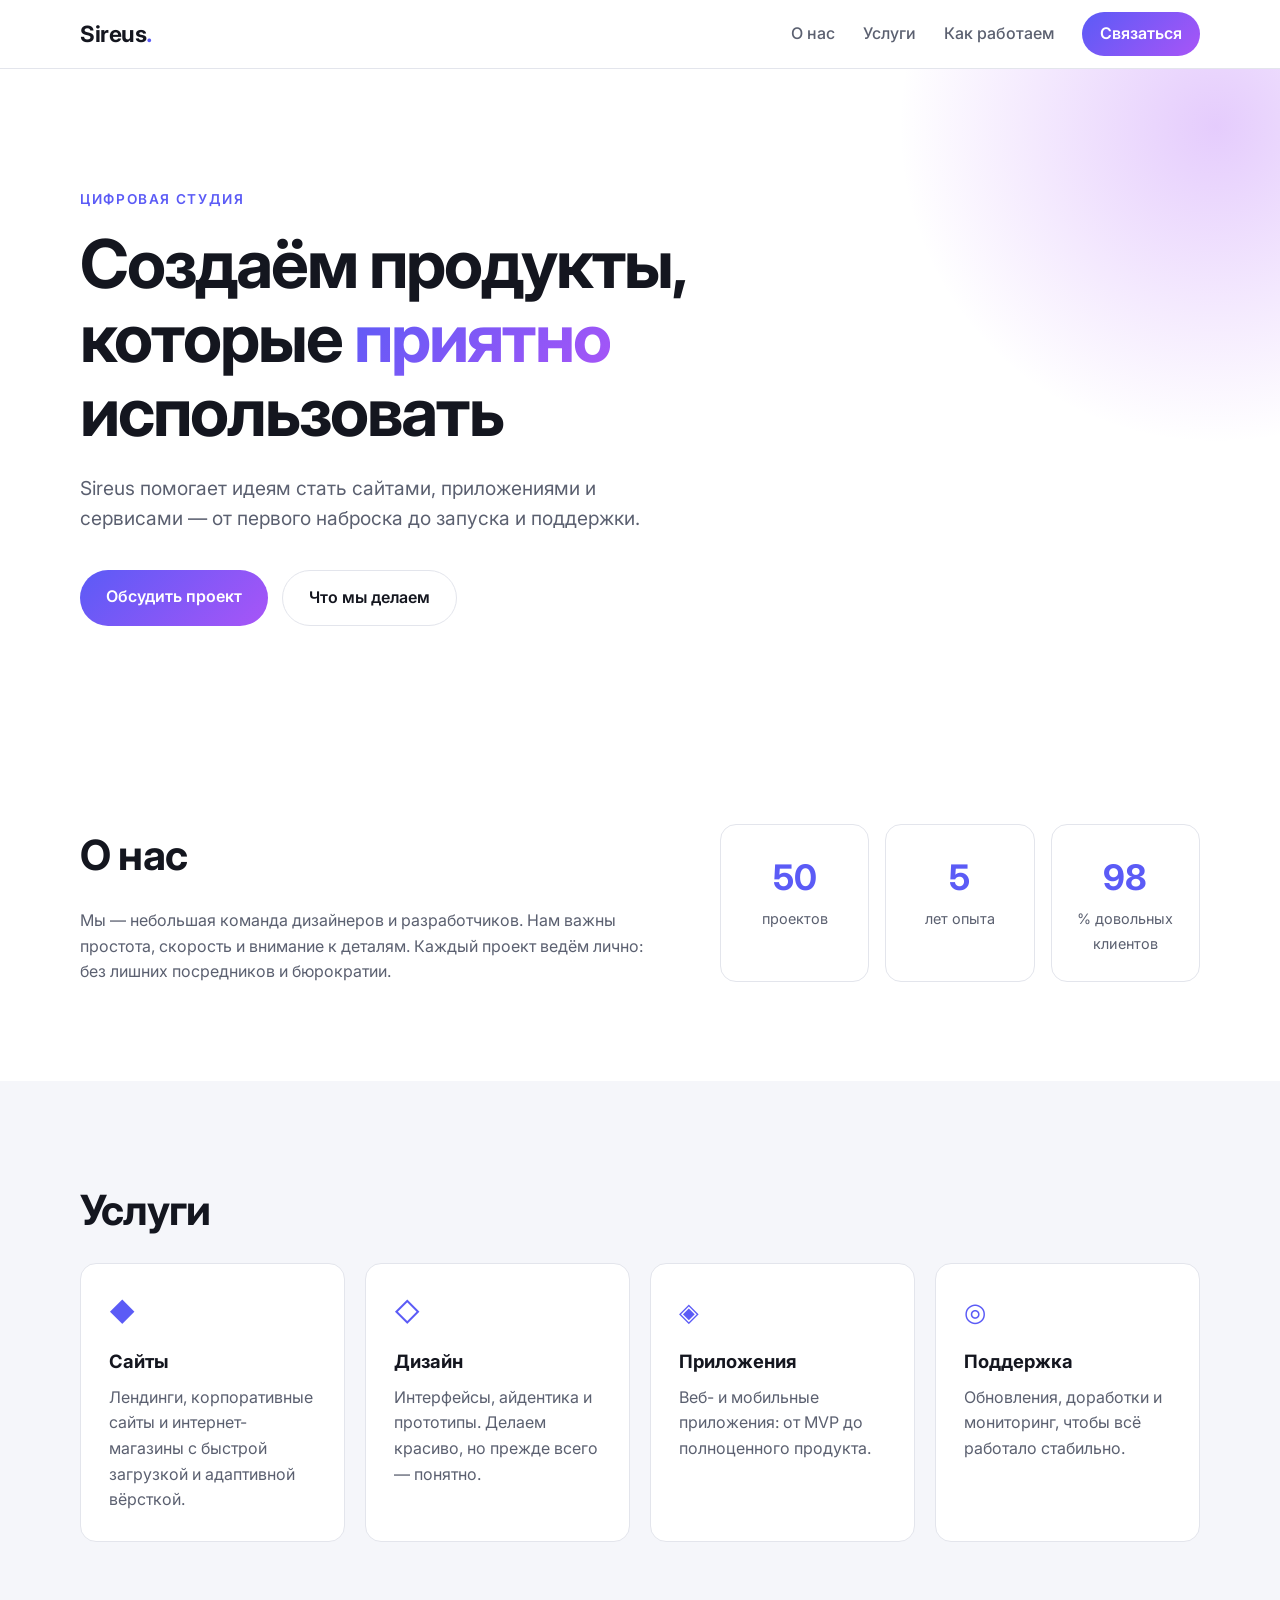
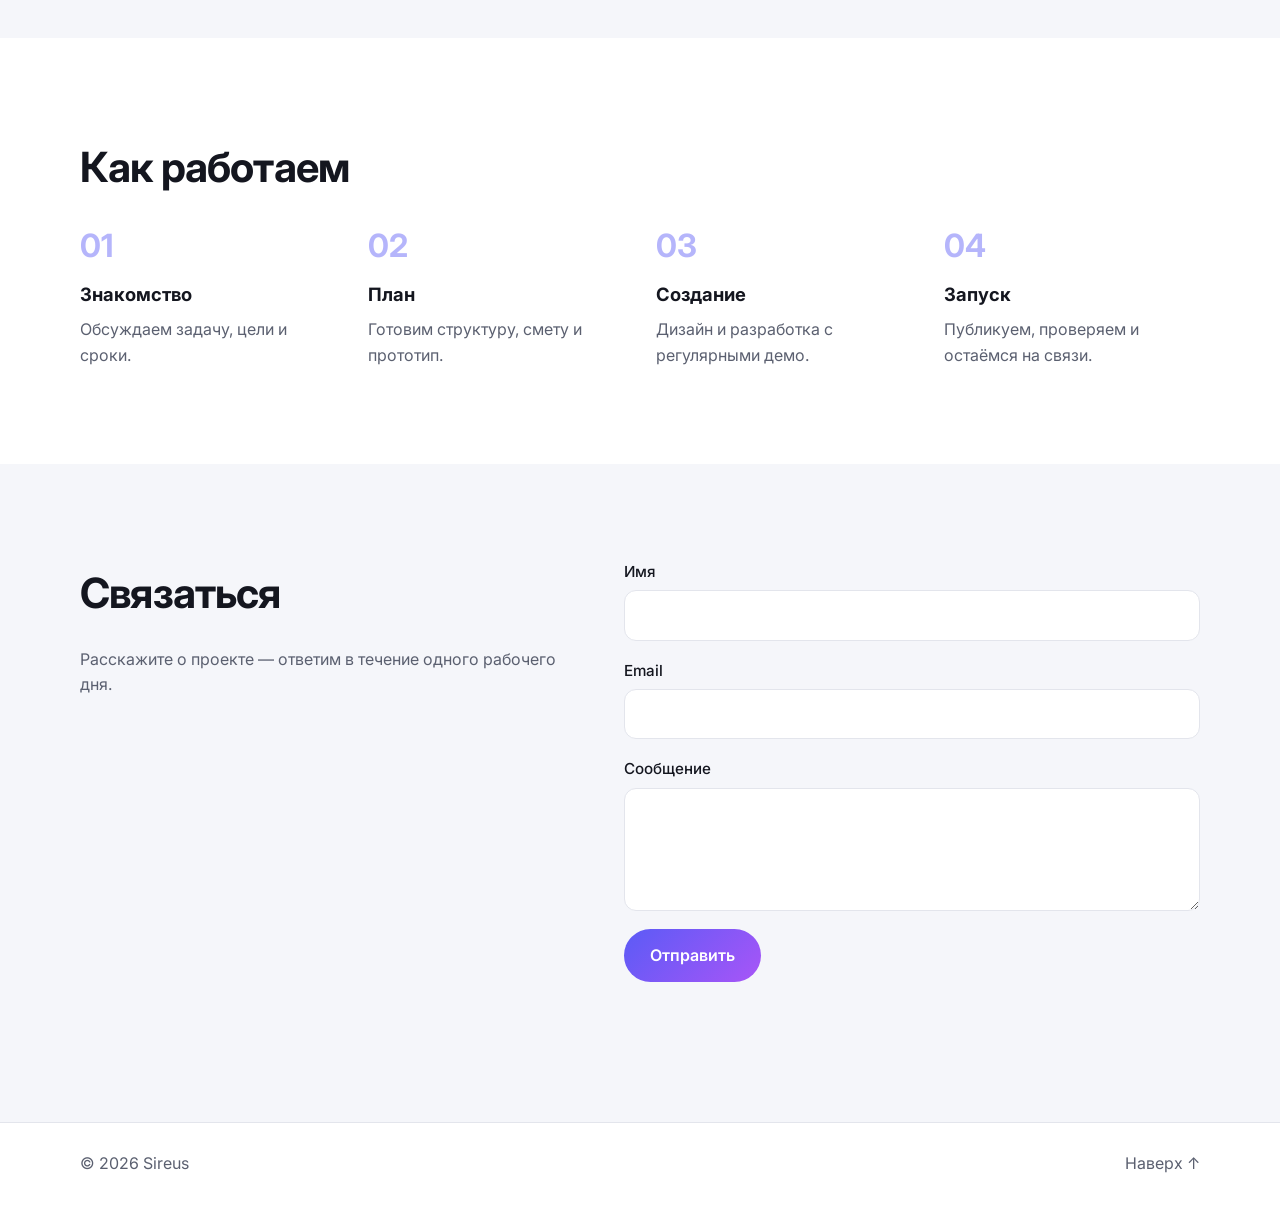
==== index.html @ 9afe75ff "Add Sireus landing page Single-page static site (HTML/CSS/JS): hero, about with animated counters, s" ====
<!doctype html>
<html lang="ru">
<head>
  <meta charset="utf-8">
  <meta name="viewport" content="width=device-width, initial-scale=1">
  <title>Sireus</title>
  <meta name="description" content="Sireus — создаём цифровые продукты, которые приятно использовать.">
  <link rel="preconnect" href="https://fonts.googleapis.com">
  <link rel="preconnect" href="https://fonts.gstatic.com" crossorigin>
  <link href="https://fonts.googleapis.com/css2?family=Inter:wght@400;500;600;700&display=swap" rel="stylesheet">
  <link rel="stylesheet" href="styles.css">
</head>
<body>
  <header class="header">
    <div class="container header__inner">
      <a href="#top" class="logo">Sireus<span>.</span></a>
      <button class="nav-toggle" aria-label="Открыть меню" aria-expanded="false">
        <span></span><span></span><span></span>
      </button>
      <nav class="nav">
        <a href="#about">О нас</a>
        <a href="#services">Услуги</a>
        <a href="#work">Как работаем</a>
        <a href="#contact" class="btn btn--small">Связаться</a>
      </nav>
    </div>
  </header>

  <main id="top">
    <section class="hero">
      <div class="container hero__inner">
        <p class="eyebrow">Цифровая студия</p>
        <h1>Создаём продукты,<br>которые <span class="accent">приятно</span> использовать</h1>
        <p class="lead">Sireus помогает идеям стать сайтами, приложениями и сервисами — от первого наброска до запуска и поддержки.</p>
        <div class="hero__actions">
          <a href="#contact" class="btn">Обсудить проект</a>
          <a href="#services" class="btn btn--ghost">Что мы делаем</a>
        </div>
      </div>
    </section>

    <section id="about" class="section">
      <div class="container about">
        <div>
          <h2>О нас</h2>
          <p>Мы — небольшая команда дизайнеров и разработчиков. Нам важны простота, скорость и внимание к деталям. Каждый проект ведём лично: без лишних посредников и бюрократии.</p>
        </div>
        <ul class="stats">
          <li><strong data-count="50">0</strong><span>проектов</span></li>
          <li><strong data-count="5">0</strong><span>лет опыта</span></li>
          <li><strong data-count="98">0</strong><span>% довольных клиентов</span></li>
        </ul>
      </div>
    </section>

    <section id="services" class="section section--alt">
      <div class="container">
        <h2>Услуги</h2>
        <div class="cards">
          <article class="card">
            <div class="card__icon">◆</div>
            <h3>Сайты</h3>
            <p>Лендинги, корпоративные сайты и интернет-магазины с быстрой загрузкой и адаптивной вёрсткой.</p>
          </article>
          <article class="card">
            <div class="card__icon">◇</div>
            <h3>Дизайн</h3>
            <p>Интерфейсы, айдентика и прототипы. Делаем красиво, но прежде всего — понятно.</p>
          </article>
          <article class="card">
            <div class="card__icon">◈</div>
            <h3>Приложения</h3>
            <p>Веб- и мобильные приложения: от MVP до полноценного продукта.</p>
          </article>
          <article class="card">
            <div class="card__icon">◎</div>
            <h3>Поддержка</h3>
            <p>Обновления, доработки и мониторинг, чтобы всё работало стабильно.</p>
          </article>
        </div>
      </div>
    </section>

    <section id="work" class="section">
      <div class="container">
        <h2>Как работаем</h2>
        <ol class="steps">
          <li><span>01</span><h3>Знакомство</h3><p>Обсуждаем задачу, цели и сроки.</p></li>
          <li><span>02</span><h3>План</h3><p>Готовим структуру, смету и прототип.</p></li>
          <li><span>03</span><h3>Создание</h3><p>Дизайн и разработка с регулярными демо.</p></li>
          <li><span>04</span><h3>Запуск</h3><p>Публикуем, проверяем и остаёмся на связи.</p></li>
        </ol>
      </div>
    </section>

    <section id="contact" class="section section--alt">
      <div class="container contact">
        <div>
          <h2>Связаться</h2>
          <p>Расскажите о проекте — ответим в течение одного рабочего дня.</p>
        </div>
        <form class="form" novalidate>
          <label>Имя
            <input type="text" name="name" required>
          </label>
          <label>Email
            <input type="email" name="email" required>
          </label>
          <label>Сообщение
            <textarea name="message" rows="4" required></textarea>
          </label>
          <button type="submit" class="btn">Отправить</button>
          <p class="form__status" role="status"></p>
        </form>
      </div>
    </section>
  </main>

  <footer class="footer">
    <div class="container footer__inner">
      <span>© <span id="year"></span> Sireus</span>
      <a href="#top">Наверх ↑</a>
    </div>
  </footer>

  <script src="script.js"></script>
</body>
</html>
---- styles.css ----
:root {
  --bg: #ffffff;
  --bg-alt: #f5f6fa;
  --text: #14161f;
  --muted: #5b6070;
  --accent: #5b5bf6;
  --accent-2: #a855f7;
  --border: #e3e5ec;
  --radius: 16px;
}

@media (prefers-color-scheme: dark) {
  :root {
    --bg: #0e1016;
    --bg-alt: #151822;
    --text: #eef0f6;
    --muted: #9aa0b2;
    --border: #262a37;
  }
}

* { box-sizing: border-box; margin: 0; padding: 0; }

html { scroll-behavior: smooth; }

body {
  font-family: "Inter", system-ui, sans-serif;
  background: var(--bg);
  color: var(--text);
  line-height: 1.6;
}

a { color: inherit; text-decoration: none; }

.container { width: min(1120px, 100% - 32px); margin-inline: auto; }

/* Header */
.header {
  position: sticky; top: 0; z-index: 10;
  background: color-mix(in srgb, var(--bg) 85%, transparent);
  backdrop-filter: blur(12px);
  border-bottom: 1px solid var(--border);
}
.header__inner { display: flex; align-items: center; justify-content: space-between; height: 68px; }
.logo { font-weight: 700; font-size: 1.4rem; letter-spacing: -0.02em; }
.logo span { color: var(--accent); }
.nav { display: flex; align-items: center; gap: 28px; }
.nav a:not(.btn) { color: var(--muted); font-weight: 500; transition: color .2s; }
.nav a:not(.btn):hover { color: var(--text); }

.nav-toggle { display: none; background: none; border: 0; cursor: pointer; padding: 8px; }
.nav-toggle span { display: block; width: 22px; height: 2px; margin: 5px 0; background: var(--text); transition: .3s; }

/* Buttons */
.btn {
  display: inline-block;
  padding: 14px 26px;
  border-radius: 999px;
  border: 0;
  background: linear-gradient(135deg, var(--accent), var(--accent-2));
  color: #fff;
  font: inherit; font-weight: 600;
  cursor: pointer;
  transition: transform .2s, box-shadow .2s;
}
.btn:hover { transform: translateY(-2px); box-shadow: 0 10px 24px -8px var(--accent); }
.btn--small { padding: 9px 18px; }
.btn--ghost { background: transparent; color: var(--text); border: 1px solid var(--border); }
.btn--ghost:hover { box-shadow: none; border-color: var(--accent); }

/* Hero */
.hero { padding: 120px 0 100px; position: relative; overflow: hidden; }
.hero::before {
  content: ""; position: absolute; inset: -40% -20% auto auto;
  width: 640px; height: 640px; border-radius: 50%;
  background: radial-gradient(circle, color-mix(in srgb, var(--accent-2) 30%, transparent), transparent 70%);
  z-index: -1;
}
.eyebrow { color: var(--accent); font-weight: 600; text-transform: uppercase; letter-spacing: .12em; font-size: .85rem; margin-bottom: 16px; }
h1 { font-size: clamp(2.2rem, 6vw, 4.2rem); line-height: 1.1; letter-spacing: -0.03em; max-width: 18ch; }
.accent {
  background: linear-gradient(135deg, var(--accent), var(--accent-2));
  -webkit-background-clip: text; background-clip: text; color: transparent;
}
.lead { font-size: 1.2rem; color: var(--muted); max-width: 560px; margin: 24px 0 36px; }
.hero__actions { display: flex; flex-wrap: wrap; gap: 14px; }

/* Sections */
.section { padding: 96px 0; }
.section--alt { background: var(--bg-alt); }
h2 { font-size: clamp(1.8rem, 4vw, 2.6rem); letter-spacing: -0.02em; margin-bottom: 20px; }
h3 { font-size: 1.15rem; margin-bottom: 8px; }
.section p { color: var(--muted); }

/* About */
.about { display: grid; grid-template-columns: 1.2fr 1fr; gap: 64px; align-items: center; }
.stats { list-style: none; display: grid; grid-template-columns: repeat(3, 1fr); gap: 16px; }
.stats li { padding: 24px 16px; border: 1px solid var(--border); border-radius: var(--radius); text-align: center; }
.stats strong { display: block; font-size: 2.2rem; color: var(--accent); }
.stats span { color: var(--muted); font-size: .9rem; }

/* Cards */
.cards { display: grid; grid-template-columns: repeat(auto-fit, minmax(240px, 1fr)); gap: 20px; margin-top: 12px; }
.card {
  background: var(--bg); padding: 28px; border-radius: var(--radius);
  border: 1px solid var(--border); transition: transform .25s, border-color .25s;
}
.card:hover { transform: translateY(-4px); border-color: var(--accent); }
.card__icon { font-size: 1.6rem; color: var(--accent); margin-bottom: 14px; }

/* Steps */
.steps { list-style: none; display: grid; grid-template-columns: repeat(auto-fit, minmax(220px, 1fr)); gap: 32px; margin-top: 12px; }
.steps span { display: block; font-weight: 700; font-size: 2rem; color: color-mix(in srgb, var(--accent) 45%, transparent); margin-bottom: 8px; }

/* Contact */
.contact { display: grid; grid-template-columns: 1fr 1.2fr; gap: 64px; }
.form { display: grid; gap: 18px; }
.form label { display: grid; gap: 6px; font-weight: 500; font-size: .95rem; }
.form input, .form textarea {
  font: inherit; color: var(--text); background: var(--bg);
  border: 1px solid var(--border); border-radius: 12px; padding: 12px 14px;
  transition: border-color .2s;
}
.form input:focus, .form textarea:focus { outline: none; border-color: var(--accent); }
.form .invalid { border-color: #e5484d; }
.form .btn { justify-self: start; }
.form__status { min-height: 1.6em; font-weight: 500; }

/* Footer */
.footer { border-top: 1px solid var(--border); padding: 28px 0; color: var(--muted); }
.footer__inner { display: flex; justify-content: space-between; }

/* Reveal animation */
.reveal { opacity: 0; transform: translateY(24px); transition: opacity .7s, transform .7s; }
.reveal.visible { opacity: 1; transform: none; }

@media (prefers-reduced-motion: reduce) {
  html { scroll-behavior: auto; }
  .reveal { opacity: 1; transform: none; transition: none; }
}

/* Mobile */
@media (max-width: 800px) {
  .nav-toggle { display: block; }
  .nav {
    position: absolute; top: 68px; left: 0; right: 0;
    flex-direction: column; gap: 18px; padding: 24px;
    background: var(--bg); border-bottom: 1px solid var(--border);
    display: none;
  }
  .nav.open { display: flex; }
  .about, .contact { grid-template-columns: 1fr; gap: 36px; }
  .hero { padding: 80px 0 70px; }
  .section { padding: 72px 0; }
}
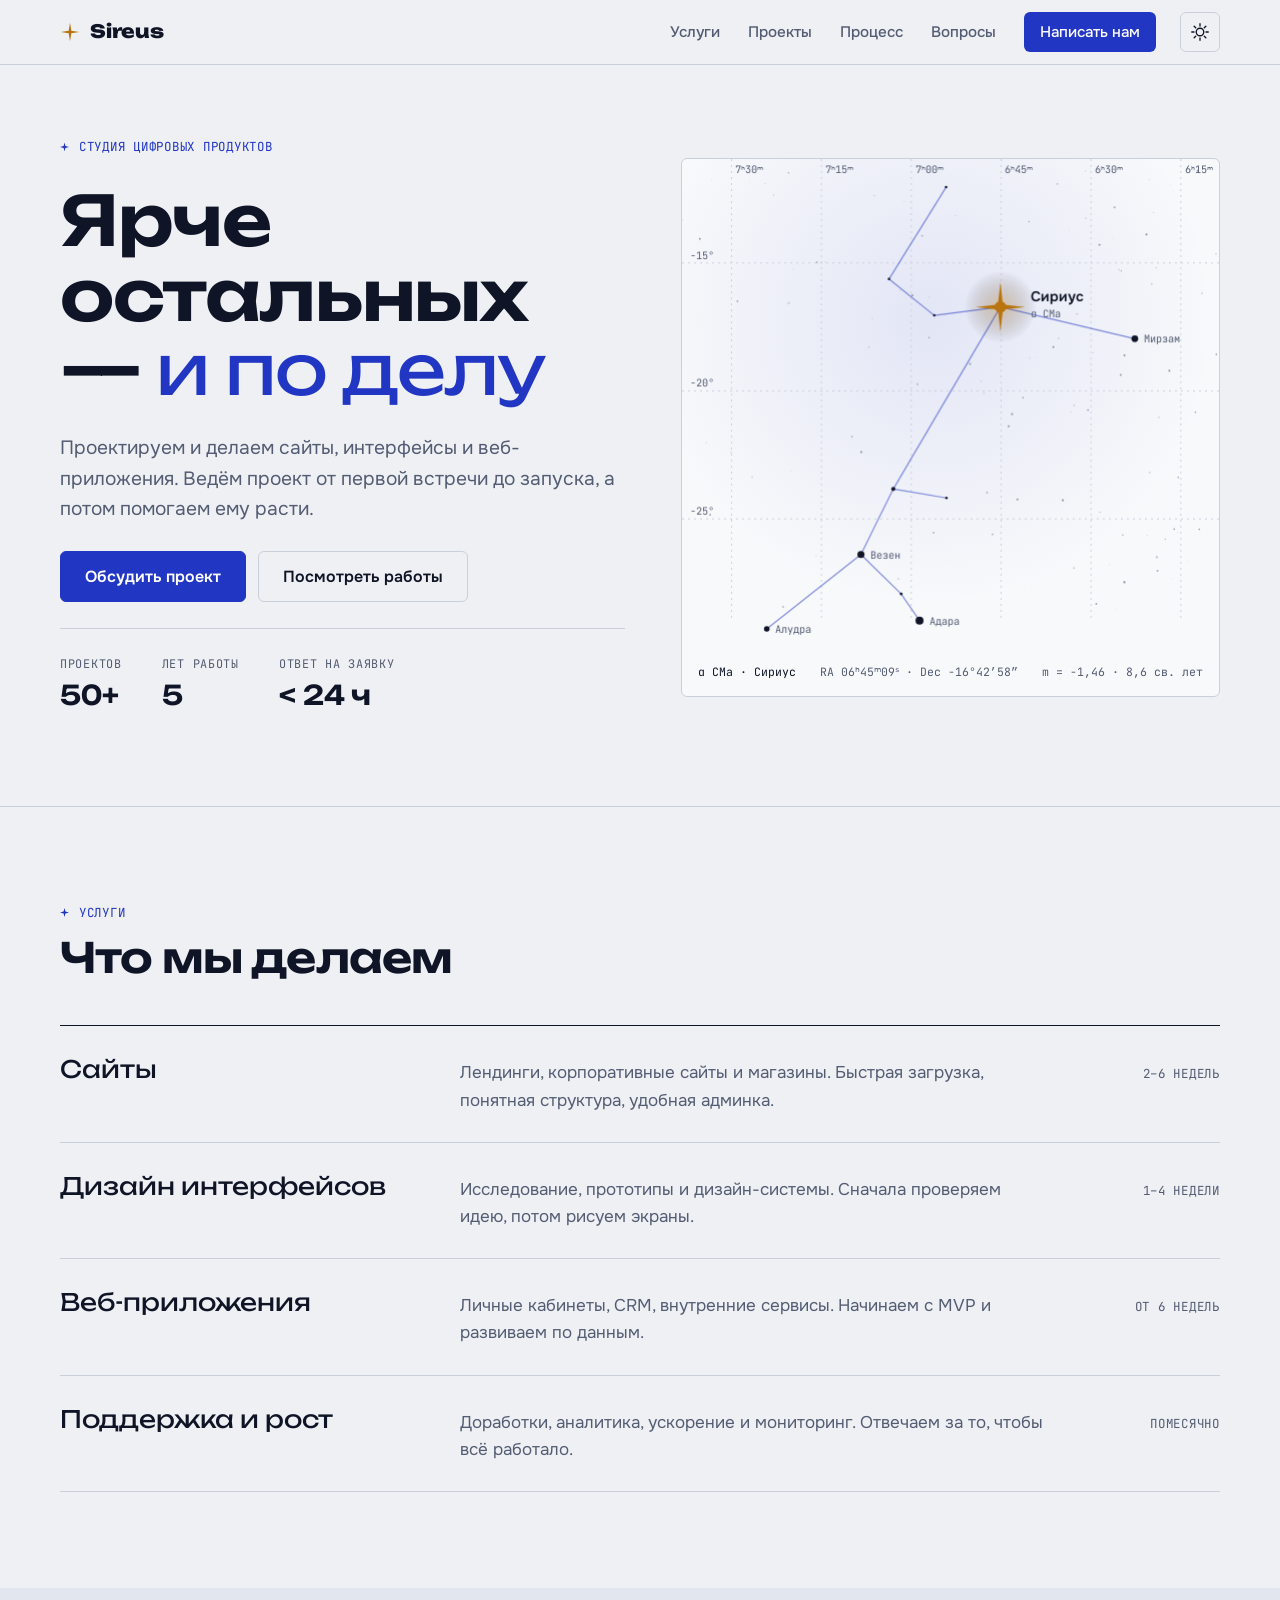
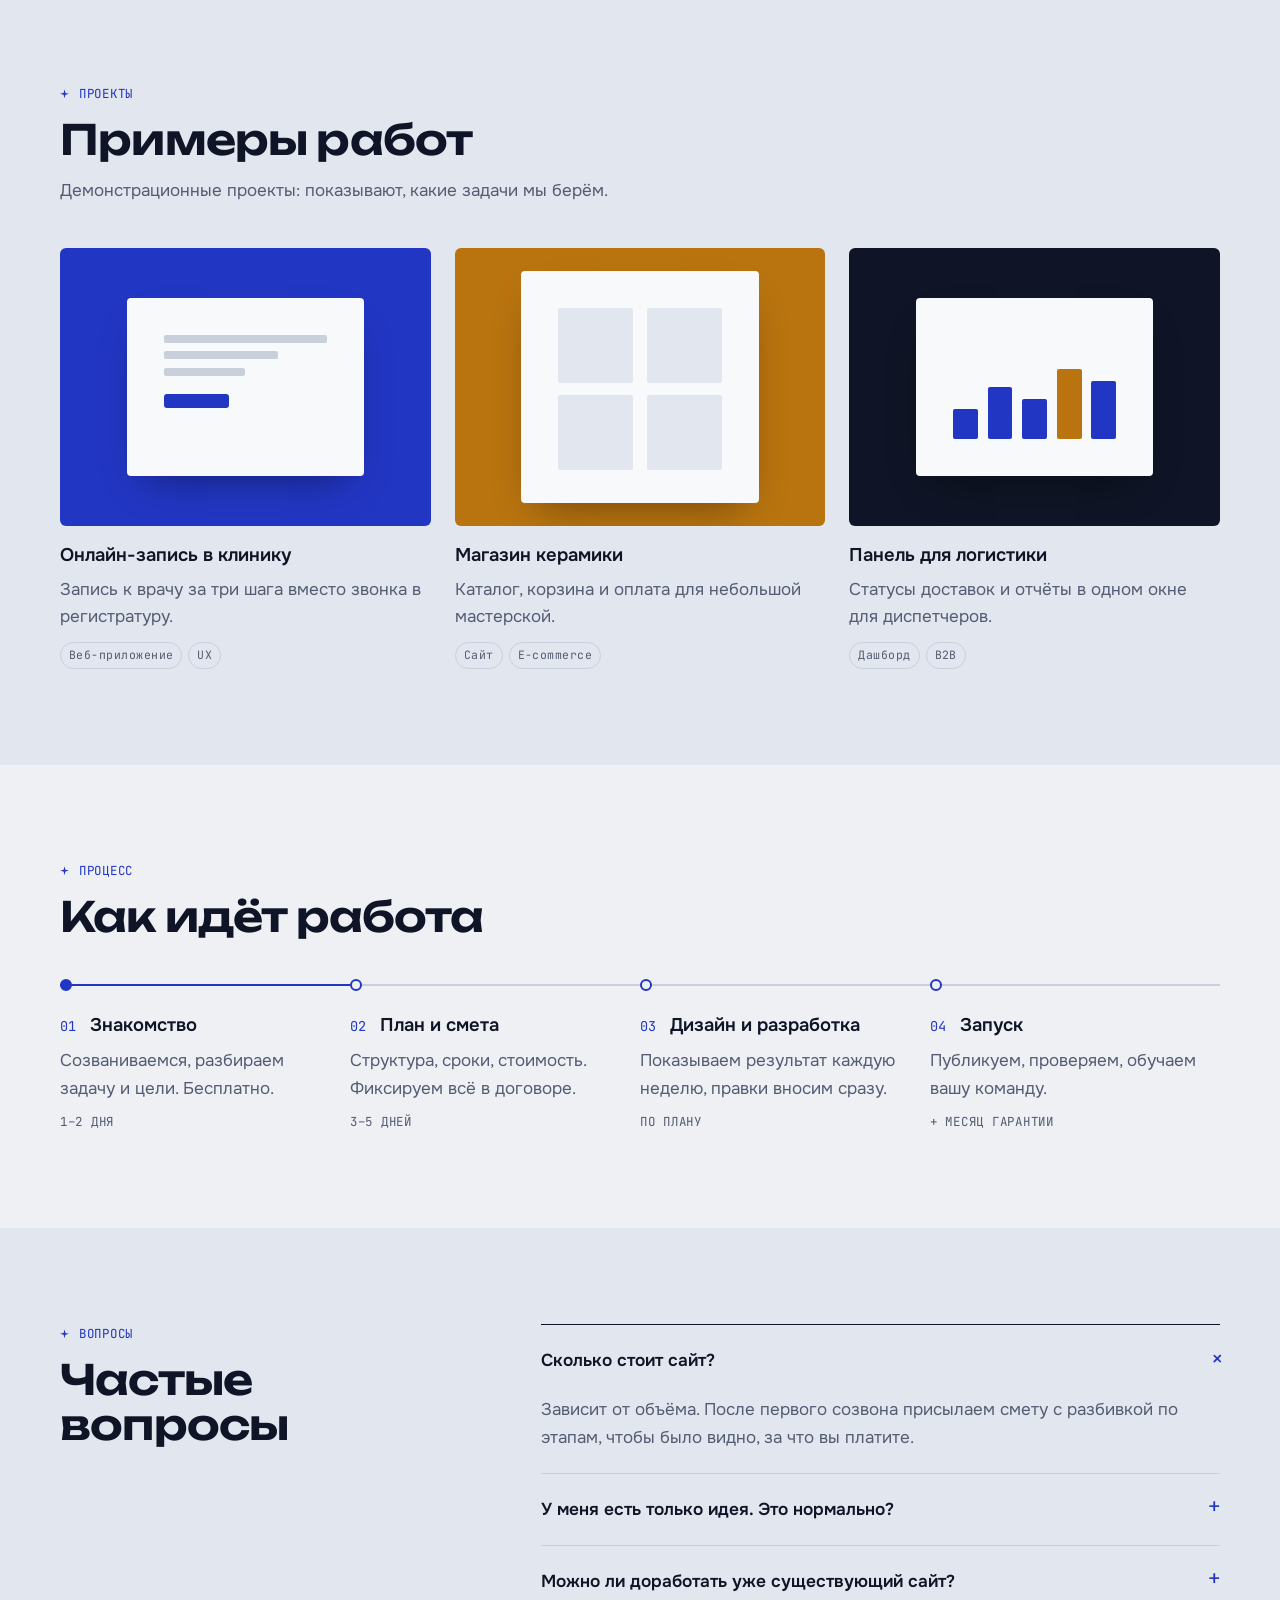
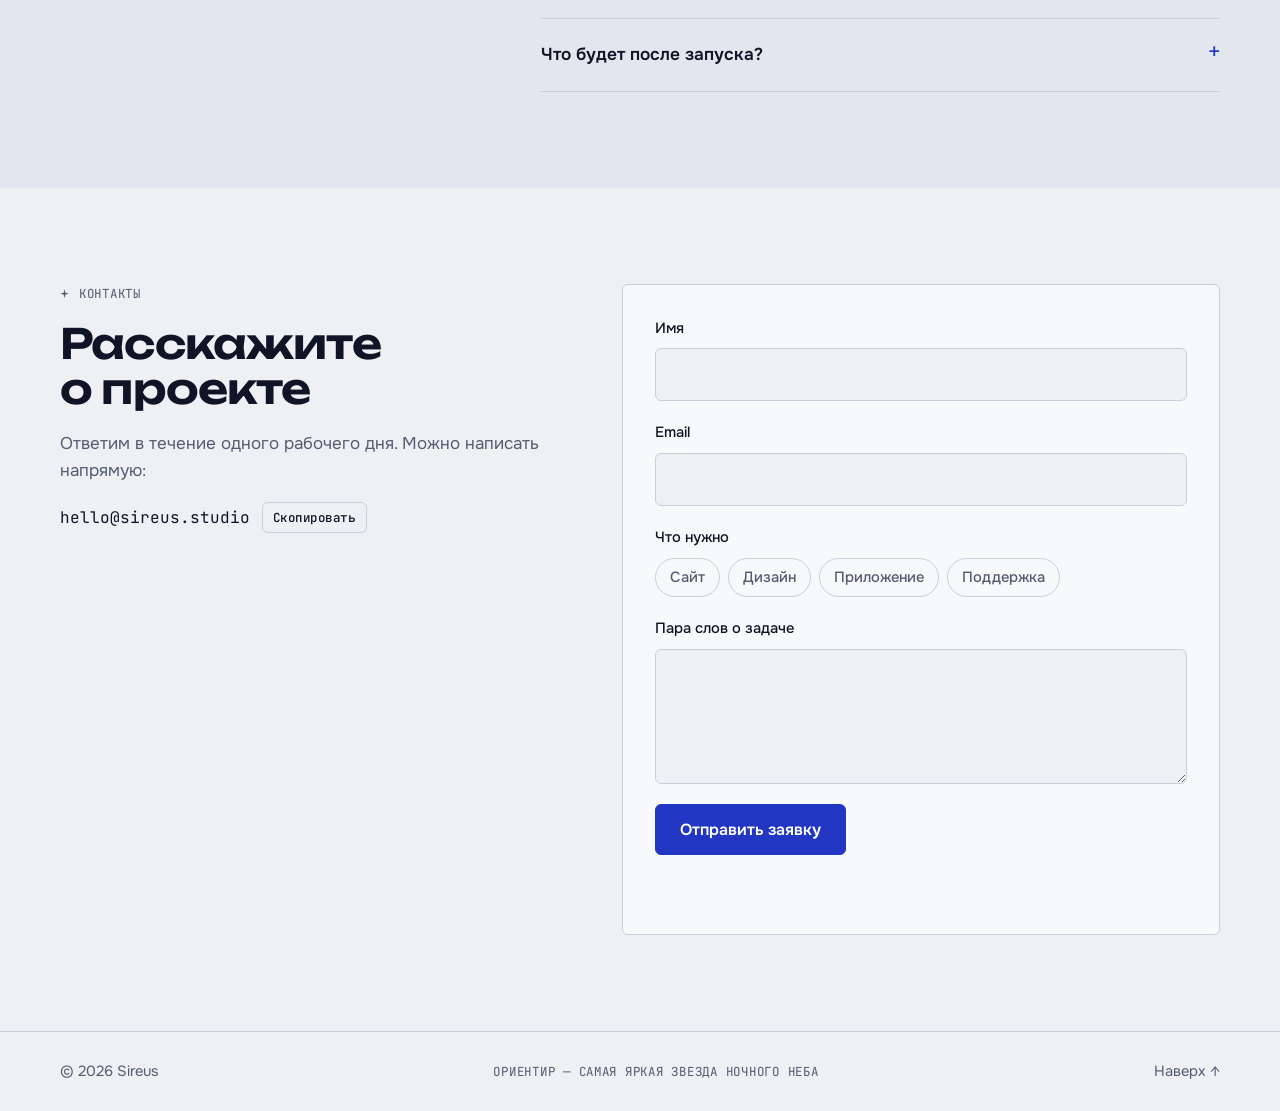
==== commit 115f5fb8: "Redesign site around a Sirius star-chart identity New palette and type (Unbounded, Onest, JetBrains " ====
--- a/index.html
+++ b/index.html
@@ -2,123 +2,243 @@
 <html lang="ru">
 <head>
   <meta charset="utf-8">
-  <meta name="viewport" content="width=device-width, initial-scale=1">
+  <meta name="viewport" content="width=device-width, initial-scale=1, viewport-fit=cover">
   <title>Sireus</title>
-  <meta name="description" content="Sireus — создаём цифровые продукты, которые приятно использовать.">
+  <meta name="claude:viewport-fit-sides" content="cover">
+  <meta name="description" content="Sireus — студия, которая проектирует и делает сайты, интерфейсы и веб-приложения.">
   <link rel="preconnect" href="https://fonts.googleapis.com">
   <link rel="preconnect" href="https://fonts.gstatic.com" crossorigin>
-  <link href="https://fonts.googleapis.com/css2?family=Inter:wght@400;500;600;700&display=swap" rel="stylesheet">
+  <link href="https://fonts.googleapis.com/css2?family=Unbounded:wght@400;600;800&family=Onest:wght@400;500;600&family=JetBrains+Mono:wght@400;500&display=swap" rel="stylesheet">
   <link rel="stylesheet" href="styles.css">
 </head>
 <body>
   <header class="header">
-    <div class="container header__inner">
-      <a href="#top" class="logo">Sireus<span>.</span></a>
-      <button class="nav-toggle" aria-label="Открыть меню" aria-expanded="false">
-        <span></span><span></span><span></span>
-      </button>
-      <nav class="nav">
-        <a href="#about">О нас</a>
+    <div class="wrap header__inner">
+      <a href="#top" class="logo" aria-label="Sireus, на главную">
+        <svg viewBox="0 0 24 24" aria-hidden="true"><path d="M12 1 13.6 10.4 23 12 13.6 13.6 12 23 10.4 13.6 1 12 10.4 10.4Z"/></svg>
+        Sireus
+      </a>
+      <nav class="nav" id="nav">
         <a href="#services">Услуги</a>
-        <a href="#work">Как работаем</a>
-        <a href="#contact" class="btn btn--small">Связаться</a>
+        <a href="#projects">Проекты</a>
+        <a href="#process">Процесс</a>
+        <a href="#faq">Вопросы</a>
+        <a href="#contact" class="nav__cta">Написать нам</a>
       </nav>
+      <div class="header__tools">
+        <button class="icon-btn" id="theme-toggle" type="button" aria-label="Сменить тему">
+          <svg viewBox="0 0 24 24" aria-hidden="true"><circle cx="12" cy="12" r="5"/><path d="M12 1v3M12 20v3M1 12h3M20 12h3M4.2 4.2l2.1 2.1M17.7 17.7l2.1 2.1M4.2 19.8l2.1-2.1M17.7 6.3l2.1-2.1"/></svg>
+        </button>
+        <button class="icon-btn nav-toggle" id="nav-toggle" type="button" aria-label="Открыть меню" aria-expanded="false" aria-controls="nav">
+          <span></span><span></span>
+        </button>
+      </div>
     </div>
   </header>
 
   <main id="top">
     <section class="hero">
-      <div class="container hero__inner">
-        <p class="eyebrow">Цифровая студия</p>
-        <h1>Создаём продукты,<br>которые <span class="accent">приятно</span> использовать</h1>
-        <p class="lead">Sireus помогает идеям стать сайтами, приложениями и сервисами — от первого наброска до запуска и поддержки.</p>
-        <div class="hero__actions">
-          <a href="#contact" class="btn">Обсудить проект</a>
-          <a href="#services" class="btn btn--ghost">Что мы делаем</a>
-        </div>
-      </div>
-    </section>
-
-    <section id="about" class="section">
-      <div class="container about">
-        <div>
-          <h2>О нас</h2>
-          <p>Мы — небольшая команда дизайнеров и разработчиков. Нам важны простота, скорость и внимание к деталям. Каждый проект ведём лично: без лишних посредников и бюрократии.</p>
-        </div>
-        <ul class="stats">
-          <li><strong data-count="50">0</strong><span>проектов</span></li>
-          <li><strong data-count="5">0</strong><span>лет опыта</span></li>
-          <li><strong data-count="98">0</strong><span>% довольных клиентов</span></li>
+      <div class="wrap hero__grid">
+        <div class="hero__text">
+          <p class="label">Студия цифровых продуктов</p>
+          <h1>Ярче остальных — <em>и по делу</em></h1>
+          <p class="lead">Проектируем и делаем сайты, интерфейсы и веб-приложения. Ведём проект от первой встречи до запуска, а потом помогаем ему расти.</p>
+          <div class="hero__actions">
+            <a href="#contact" class="btn">Обсудить проект</a>
+            <a href="#projects" class="btn btn--line">Посмотреть работы</a>
+          </div>
+          <dl class="facts">
+            <div><dt>Проектов</dt><dd>50+</dd></div>
+            <div><dt>Лет работы</dt><dd>5</dd></div>
+            <div><dt>Ответ на заявку</dt><dd>&lt; 24 ч</dd></div>
+          </dl>
+        </div>
+        <figure class="chart">
+          <canvas id="sky" aria-label="Карта созвездия Большой Пёс с выделенной звездой Сириус" role="img"></canvas>
+          <figcaption class="chart__caption">
+            <span>α CMa · Сириус</span>
+            <span>RA 06ʰ45ᵐ09ˢ · Dec −16°42′58″</span>
+            <span>m = −1,46 · 8,6 св. лет</span>
+          </figcaption>
+        </figure>
+      </div>
+    </section>
+
+    <section id="services" class="section">
+      <div class="wrap">
+        <div class="section__head">
+          <p class="label">Услуги</p>
+          <h2>Что мы делаем</h2>
+        </div>
+        <ul class="services">
+          <li>
+            <h3>Сайты</h3>
+            <p>Лендинги, корпоративные сайты и магазины. Быстрая загрузка, понятная структура, удобная админка.</p>
+            <span class="meta">2–6 недель</span>
+          </li>
+          <li>
+            <h3>Дизайн интерфейсов</h3>
+            <p>Исследование, прототипы и дизайн-системы. Сначала проверяем идею, потом рисуем экраны.</p>
+            <span class="meta">1–4 недели</span>
+          </li>
+          <li>
+            <h3>Веб-приложения</h3>
+            <p>Личные кабинеты, CRM, внутренние сервисы. Начинаем с MVP и развиваем по данным.</p>
+            <span class="meta">от 6 недель</span>
+          </li>
+          <li>
+            <h3>Поддержка и рост</h3>
+            <p>Доработки, аналитика, ускорение и мониторинг. Отвечаем за то, чтобы всё работало.</p>
+            <span class="meta">помесячно</span>
+          </li>
         </ul>
       </div>
     </section>
 
-    <section id="services" class="section section--alt">
-      <div class="container">
-        <h2>Услуги</h2>
-        <div class="cards">
-          <article class="card">
-            <div class="card__icon">◆</div>
-            <h3>Сайты</h3>
-            <p>Лендинги, корпоративные сайты и интернет-магазины с быстрой загрузкой и адаптивной вёрсткой.</p>
+    <section id="projects" class="section section--tint">
+      <div class="wrap">
+        <div class="section__head">
+          <p class="label">Проекты</p>
+          <h2>Примеры работ</h2>
+          <p class="section__note">Демонстрационные проекты: показывают, какие задачи мы берём.</p>
+        </div>
+        <div class="projects">
+          <article class="project">
+            <div class="project__visual project__visual--a" aria-hidden="true">
+              <div class="mock"><i></i><i></i><i></i><b></b></div>
+            </div>
+            <div class="project__body">
+              <h3>Онлайн-запись в клинику</h3>
+              <p>Запись к врачу за три шага вместо звонка в регистратуру.</p>
+              <ul class="tags"><li>Веб-приложение</li><li>UX</li></ul>
+            </div>
           </article>
-          <article class="card">
-            <div class="card__icon">◇</div>
-            <h3>Дизайн</h3>
-            <p>Интерфейсы, айдентика и прототипы. Делаем красиво, но прежде всего — понятно.</p>
+          <article class="project">
+            <div class="project__visual project__visual--b" aria-hidden="true">
+              <div class="mock mock--grid"><i></i><i></i><i></i><i></i></div>
+            </div>
+            <div class="project__body">
+              <h3>Магазин керамики</h3>
+              <p>Каталог, корзина и оплата для небольшой мастерской.</p>
+              <ul class="tags"><li>Сайт</li><li>E-commerce</li></ul>
+            </div>
           </article>
-          <article class="card">
-            <div class="card__icon">◈</div>
-            <h3>Приложения</h3>
-            <p>Веб- и мобильные приложения: от MVP до полноценного продукта.</p>
+          <article class="project">
+            <div class="project__visual project__visual--c" aria-hidden="true">
+              <div class="mock mock--bars"><i></i><i></i><i></i><i></i><i></i></div>
+            </div>
+            <div class="project__body">
+              <h3>Панель для логистики</h3>
+              <p>Статусы доставок и отчёты в одном окне для диспетчеров.</p>
+              <ul class="tags"><li>Дашборд</li><li>B2B</li></ul>
+            </div>
           </article>
-          <article class="card">
-            <div class="card__icon">◎</div>
-            <h3>Поддержка</h3>
-            <p>Обновления, доработки и мониторинг, чтобы всё работало стабильно.</p>
-          </article>
-        </div>
-      </div>
-    </section>
-
-    <section id="work" class="section">
-      <div class="container">
-        <h2>Как работаем</h2>
+        </div>
+      </div>
+    </section>
+
+    <section id="process" class="section">
+      <div class="wrap">
+        <div class="section__head">
+          <p class="label">Процесс</p>
+          <h2>Как идёт работа</h2>
+        </div>
         <ol class="steps">
-          <li><span>01</span><h3>Знакомство</h3><p>Обсуждаем задачу, цели и сроки.</p></li>
-          <li><span>02</span><h3>План</h3><p>Готовим структуру, смету и прототип.</p></li>
-          <li><span>03</span><h3>Создание</h3><p>Дизайн и разработка с регулярными демо.</p></li>
-          <li><span>04</span><h3>Запуск</h3><p>Публикуем, проверяем и остаёмся на связи.</p></li>
+          <li>
+            <h3>Знакомство</h3>
+            <p>Созваниваемся, разбираем задачу и цели. Бесплатно.</p>
+            <span class="meta">1–2 дня</span>
+          </li>
+          <li>
+            <h3>План и смета</h3>
+            <p>Структура, сроки, стоимость. Фиксируем всё в договоре.</p>
+            <span class="meta">3–5 дней</span>
+          </li>
+          <li>
+            <h3>Дизайн и разработка</h3>
+            <p>Показываем результат каждую неделю, правки вносим сразу.</p>
+            <span class="meta">по плану</span>
+          </li>
+          <li>
+            <h3>Запуск</h3>
+            <p>Публикуем, проверяем, обучаем вашу команду.</p>
+            <span class="meta">+ месяц гарантии</span>
+          </li>
         </ol>
       </div>
     </section>
 
-    <section id="contact" class="section section--alt">
-      <div class="container contact">
-        <div>
-          <h2>Связаться</h2>
-          <p>Расскажите о проекте — ответим в течение одного рабочего дня.</p>
-        </div>
-        <form class="form" novalidate>
-          <label>Имя
-            <input type="text" name="name" required>
-          </label>
-          <label>Email
-            <input type="email" name="email" required>
-          </label>
-          <label>Сообщение
-            <textarea name="message" rows="4" required></textarea>
-          </label>
-          <button type="submit" class="btn">Отправить</button>
-          <p class="form__status" role="status"></p>
+    <section id="faq" class="section section--tint">
+      <div class="wrap faq">
+        <div class="section__head">
+          <p class="label">Вопросы</p>
+          <h2>Частые вопросы</h2>
+        </div>
+        <div class="faq__list">
+          <details open>
+            <summary>Сколько стоит сайт?</summary>
+            <p>Зависит от объёма. После первого созвона присылаем смету с разбивкой по этапам, чтобы было видно, за что вы платите.</p>
+          </details>
+          <details>
+            <summary>У меня есть только идея. Это нормально?</summary>
+            <p>Да. Мы поможем сформулировать задачу, собрать структуру и понять, что нужно сделать в первую очередь.</p>
+          </details>
+          <details>
+            <summary>Можно ли доработать уже существующий сайт?</summary>
+            <p>Можно. Сначала проводим аудит: смотрим скорость, удобство и код, затем предлагаем план улучшений.</p>
+          </details>
+          <details>
+            <summary>Что будет после запуска?</summary>
+            <p>Месяц гарантийной поддержки входит в стоимость. Дальше — по желанию, помесячно.</p>
+          </details>
+        </div>
+      </div>
+    </section>
+
+    <section id="contact" class="section">
+      <div class="wrap contact">
+        <div class="contact__intro">
+          <p class="label">Контакты</p>
+          <h2>Расскажите о проекте</h2>
+          <p>Ответим в течение одного рабочего дня. Можно написать напрямую:</p>
+          <div class="copy">
+            <span id="email">hello@sireus.studio</span>
+            <button type="button" class="copy__btn" id="copy-email">Скопировать</button>
+          </div>
+        </div>
+        <form class="form" id="contact-form" novalidate>
+          <div class="form__row">
+            <label for="f-name">Имя</label>
+            <input id="f-name" name="name" type="text" autocomplete="name" required>
+          </div>
+          <div class="form__row">
+            <label for="f-email">Email</label>
+            <input id="f-email" name="email" type="email" autocomplete="email" required>
+          </div>
+          <fieldset class="form__row">
+            <legend>Что нужно</legend>
+            <div class="chips">
+              <label><input type="checkbox" name="type" value="site" id="f-site"><span>Сайт</span></label>
+              <label><input type="checkbox" name="type" value="design" id="f-design"><span>Дизайн</span></label>
+              <label><input type="checkbox" name="type" value="app" id="f-app"><span>Приложение</span></label>
+              <label><input type="checkbox" name="type" value="support" id="f-support"><span>Поддержка</span></label>
+            </div>
+          </fieldset>
+          <div class="form__row">
+            <label for="f-message">Пара слов о задаче</label>
+            <textarea id="f-message" name="message" rows="4" required></textarea>
+          </div>
+          <button type="submit" class="btn">Отправить заявку</button>
+          <p class="form__status" id="form-status" role="status"></p>
         </form>
       </div>
     </section>
   </main>
 
   <footer class="footer">
-    <div class="container footer__inner">
-      <span>© <span id="year"></span> Sireus</span>
+    <div class="wrap footer__inner">
+      <span>© <span id="year">2026</span> Sireus</span>
+      <span class="meta">Ориентир — самая яркая звезда ночного неба</span>
       <a href="#top">Наверх ↑</a>
     </div>
   </footer>
--- a/styles.css
+++ b/styles.css
@@ -1,155 +1,405 @@
+/* Layout: star-chart hero beside the pitch, then editorial index rows; mono labels carry coordinates and timings */
 :root {
-  --bg: #ffffff;
-  --bg-alt: #f5f6fa;
-  --text: #14161f;
-  --muted: #5b6070;
-  --accent: #5b5bf6;
-  --accent-2: #a855f7;
-  --border: #e3e5ec;
-  --radius: 16px;
+  --paper: #eef0f4;
+  --paper-2: #e2e6ee;
+  --surface: #f8f9fb;
+  --ink: #0f1526;
+  --muted: #535c72;
+  --line: #c9d0dc;
+  --accent: #2236c4;
+  --accent-ink: #ffffff;
+  --glint: #b9740f;
+  --danger: #c2341f;
+
+  --f-display: "Unbounded", "Arial Black", system-ui, sans-serif;
+  --f-body: "Onest", "Segoe UI", system-ui, sans-serif;
+  --f-mono: "JetBrains Mono", ui-monospace, "SFMono-Regular", Menlo, monospace;
+
+  --radius: 6px;
+  --header-h: 64px;
 }
 
 @media (prefers-color-scheme: dark) {
-  :root {
-    --bg: #0e1016;
-    --bg-alt: #151822;
-    --text: #eef0f6;
-    --muted: #9aa0b2;
-    --border: #262a37;
+  :root:not([data-theme="light"]) {
+    --paper: #0a0e1a;
+    --paper-2: #111729;
+    --surface: #151c31;
+    --ink: #e8ecf5;
+    --muted: #97a1b9;
+    --line: #262f48;
+    --accent: #8fa3ff;
+    --accent-ink: #0a0e1a;
+    --glint: #f2c063;
+    --danger: #ff8a73;
+    color-scheme: dark;
   }
 }
 
-* { box-sizing: border-box; margin: 0; padding: 0; }
-
-html { scroll-behavior: smooth; }
+:root[data-theme="dark"] {
+  --paper: #0a0e1a;
+  --paper-2: #111729;
+  --surface: #151c31;
+  --ink: #e8ecf5;
+  --muted: #97a1b9;
+  --line: #262f48;
+  --accent: #8fa3ff;
+  --accent-ink: #0a0e1a;
+  --glint: #f2c063;
+  --danger: #ff8a73;
+  color-scheme: dark;
+}
+
+*, *::before, *::after { box-sizing: border-box; }
+* { margin: 0; padding: 0; }
+
+html { scroll-behavior: smooth; scroll-padding-top: calc(var(--header-h) + 16px); }
 
 body {
-  font-family: "Inter", system-ui, sans-serif;
-  background: var(--bg);
-  color: var(--text);
+  font-family: var(--f-body);
+  font-size: 17px;
   line-height: 1.6;
+  background: var(--paper);
+  color: var(--ink);
+  -webkit-font-smoothing: antialiased;
+}
+
+body::before {
+  content: "";
+  position: fixed;
+  inset: 0 0 auto;
+  height: env(safe-area-inset-top, 0px);
+  z-index: 30;
+  background: var(--paper);
 }
 
 a { color: inherit; text-decoration: none; }
-
-.container { width: min(1120px, 100% - 32px); margin-inline: auto; }
+img, canvas { max-width: 100%; }
+
+:focus-visible { outline: 2px solid var(--accent); outline-offset: 3px; border-radius: 2px; }
+
+.wrap {
+  width: 100%;
+  max-width: 1200px;
+  margin-inline: auto;
+  padding-left: max(20px, env(safe-area-inset-left, 0px));
+  padding-right: max(20px, env(safe-area-inset-right, 0px));
+}
+
+/* Type */
+h1, h2 {
+  font-family: var(--f-display);
+  font-weight: 600;
+  letter-spacing: -0.02em;
+  line-height: 1.08;
+  text-wrap: balance;
+}
+h1 { font-size: clamp(2.3rem, 5.4vw, 4.4rem); }
+h1 em { font-style: normal; font-weight: 400; color: var(--accent); }
+h2 { font-size: clamp(1.7rem, 3.4vw, 2.6rem); }
+h3 { font-size: 1.15rem; font-weight: 600; line-height: 1.3; }
+
+.label, .meta {
+  font-family: var(--f-mono);
+  font-size: 0.78rem;
+  letter-spacing: 0.06em;
+  text-transform: uppercase;
+  color: var(--muted);
+}
+.label { display: flex; align-items: center; gap: 10px; color: var(--accent); }
+.label::before {
+  content: "";
+  width: 9px; height: 9px;
+  background: currentColor;
+  clip-path: polygon(50% 0, 60% 40%, 100% 50%, 60% 60%, 50% 100%, 40% 60%, 0 50%, 40% 40%);
+}
+.lead { font-size: 1.2rem; color: var(--muted); max-width: 34em; }
 
 /* Header */
 .header {
-  position: sticky; top: 0; z-index: 10;
-  background: color-mix(in srgb, var(--bg) 85%, transparent);
-  backdrop-filter: blur(12px);
-  border-bottom: 1px solid var(--border);
-}
-.header__inner { display: flex; align-items: center; justify-content: space-between; height: 68px; }
-.logo { font-weight: 700; font-size: 1.4rem; letter-spacing: -0.02em; }
-.logo span { color: var(--accent); }
-.nav { display: flex; align-items: center; gap: 28px; }
-.nav a:not(.btn) { color: var(--muted); font-weight: 500; transition: color .2s; }
-.nav a:not(.btn):hover { color: var(--text); }
-
-.nav-toggle { display: none; background: none; border: 0; cursor: pointer; padding: 8px; }
-.nav-toggle span { display: block; width: 22px; height: 2px; margin: 5px 0; background: var(--text); transition: .3s; }
+  position: sticky;
+  top: env(safe-area-inset-top, 0px);
+  z-index: 20;
+  background: color-mix(in srgb, var(--paper) 88%, transparent);
+  backdrop-filter: blur(10px);
+  -webkit-backdrop-filter: blur(10px);
+  border-bottom: 1px solid var(--line);
+}
+.header__inner { display: flex; align-items: center; gap: 24px; height: var(--header-h); }
+.logo {
+  display: flex; align-items: center; gap: 10px;
+  font-family: var(--f-display); font-weight: 800; font-size: 1.15rem; letter-spacing: -0.01em;
+}
+.logo svg { width: 20px; height: 20px; fill: var(--glint); }
+.nav { display: flex; align-items: center; gap: 28px; margin-left: auto; }
+.nav a { font-size: 0.95rem; font-weight: 500; color: var(--muted); transition: color .2s; }
+.nav a:hover { color: var(--ink); }
+.nav .nav__cta {
+  color: var(--accent-ink); background: var(--accent);
+  padding: 8px 16px; border-radius: var(--radius);
+}
+.nav .nav__cta:hover { color: var(--accent-ink); filter: brightness(1.1); }
+
+.header__tools { display: flex; gap: 6px; }
+.icon-btn {
+  display: grid; place-items: center;
+  width: 40px; height: 40px;
+  border: 1px solid var(--line); border-radius: var(--radius);
+  background: transparent; color: var(--ink); cursor: pointer;
+}
+.icon-btn:hover { border-color: var(--ink); }
+.icon-btn svg { width: 18px; height: 18px; fill: none; stroke: currentColor; stroke-width: 1.8; stroke-linecap: round; }
+.nav-toggle { display: none; }
+.nav-toggle span { display: block; width: 18px; height: 2px; background: currentColor; transition: transform .25s; }
+.nav-toggle span + span { margin-top: -10px; transform: translateY(5px); }
+.nav-toggle span:first-child { transform: translateY(-5px); }
+.nav-toggle[aria-expanded="true"] span:first-child { transform: rotate(45deg); }
+.nav-toggle[aria-expanded="true"] span + span { transform: rotate(-45deg); margin-top: -2px; }
 
 /* Buttons */
 .btn {
-  display: inline-block;
-  padding: 14px 26px;
-  border-radius: 999px;
-  border: 0;
-  background: linear-gradient(135deg, var(--accent), var(--accent-2));
-  color: #fff;
-  font: inherit; font-weight: 600;
+  display: inline-flex; align-items: center; justify-content: center;
+  padding: 14px 24px;
+  border: 1px solid var(--accent); border-radius: var(--radius);
+  background: var(--accent); color: var(--accent-ink);
+  font: 600 1rem var(--f-body);
   cursor: pointer;
-  transition: transform .2s, box-shadow .2s;
-}
-.btn:hover { transform: translateY(-2px); box-shadow: 0 10px 24px -8px var(--accent); }
-.btn--small { padding: 9px 18px; }
-.btn--ghost { background: transparent; color: var(--text); border: 1px solid var(--border); }
-.btn--ghost:hover { box-shadow: none; border-color: var(--accent); }
+  transition: transform .15s, filter .15s, background .15s;
+}
+.btn:hover { filter: brightness(1.1); transform: translateY(-1px); }
+.btn:active { transform: none; }
+.btn--line { background: transparent; color: var(--ink); border-color: var(--line); }
+.btn--line:hover { border-color: var(--ink); filter: none; }
 
 /* Hero */
-.hero { padding: 120px 0 100px; position: relative; overflow: hidden; }
-.hero::before {
-  content: ""; position: absolute; inset: -40% -20% auto auto;
-  width: 640px; height: 640px; border-radius: 50%;
-  background: radial-gradient(circle, color-mix(in srgb, var(--accent-2) 30%, transparent), transparent 70%);
-  z-index: -1;
-}
-.eyebrow { color: var(--accent); font-weight: 600; text-transform: uppercase; letter-spacing: .12em; font-size: .85rem; margin-bottom: 16px; }
-h1 { font-size: clamp(2.2rem, 6vw, 4.2rem); line-height: 1.1; letter-spacing: -0.03em; max-width: 18ch; }
-.accent {
-  background: linear-gradient(135deg, var(--accent), var(--accent-2));
-  -webkit-background-clip: text; background-clip: text; color: transparent;
-}
-.lead { font-size: 1.2rem; color: var(--muted); max-width: 560px; margin: 24px 0 36px; }
-.hero__actions { display: flex; flex-wrap: wrap; gap: 14px; }
+.hero { padding-block: 72px 88px; border-bottom: 1px solid var(--line); }
+.hero__grid { display: grid; grid-template-columns: 1.05fr 1fr; gap: 56px; align-items: center; }
+.hero__text { display: grid; gap: 26px; min-width: 0; }
+.hero__actions { display: flex; flex-wrap: wrap; gap: 12px; }
+
+.facts {
+  display: grid; grid-template-columns: repeat(3, auto); justify-content: start; gap: 40px;
+  padding-top: 26px; border-top: 1px solid var(--line);
+}
+.facts dt { font-family: var(--f-mono); font-size: .74rem; letter-spacing: .06em; text-transform: uppercase; color: var(--muted); }
+.facts dd { font-family: var(--f-display); font-size: 1.7rem; font-weight: 600; font-variant-numeric: tabular-nums; }
+
+.chart {
+  position: relative; min-width: 0;
+  aspect-ratio: 1 / 1; max-width: 100%;
+  border: 1px solid var(--line); border-radius: var(--radius);
+  background:
+    radial-gradient(circle at 46% 30%, color-mix(in srgb, var(--accent) 10%, transparent), transparent 60%),
+    var(--surface);
+  overflow: hidden;
+}
+.chart canvas { display: block; width: 100%; height: 100%; }
+.chart__caption {
+  position: absolute; left: 16px; right: 16px; bottom: 14px;
+  display: flex; flex-wrap: wrap; justify-content: space-between; gap: 4px 16px;
+  font-family: var(--f-mono); font-size: .72rem; color: var(--muted);
+  font-variant-numeric: tabular-nums;
+}
+.chart__caption span:first-child { color: var(--ink); }
 
 /* Sections */
-.section { padding: 96px 0; }
-.section--alt { background: var(--bg-alt); }
-h2 { font-size: clamp(1.8rem, 4vw, 2.6rem); letter-spacing: -0.02em; margin-bottom: 20px; }
-h3 { font-size: 1.15rem; margin-bottom: 8px; }
-.section p { color: var(--muted); }
-
-/* About */
-.about { display: grid; grid-template-columns: 1.2fr 1fr; gap: 64px; align-items: center; }
-.stats { list-style: none; display: grid; grid-template-columns: repeat(3, 1fr); gap: 16px; }
-.stats li { padding: 24px 16px; border: 1px solid var(--border); border-radius: var(--radius); text-align: center; }
-.stats strong { display: block; font-size: 2.2rem; color: var(--accent); }
-.stats span { color: var(--muted); font-size: .9rem; }
-
-/* Cards */
-.cards { display: grid; grid-template-columns: repeat(auto-fit, minmax(240px, 1fr)); gap: 20px; margin-top: 12px; }
-.card {
-  background: var(--bg); padding: 28px; border-radius: var(--radius);
-  border: 1px solid var(--border); transition: transform .25s, border-color .25s;
-}
-.card:hover { transform: translateY(-4px); border-color: var(--accent); }
-.card__icon { font-size: 1.6rem; color: var(--accent); margin-bottom: 14px; }
-
-/* Steps */
-.steps { list-style: none; display: grid; grid-template-columns: repeat(auto-fit, minmax(220px, 1fr)); gap: 32px; margin-top: 12px; }
-.steps span { display: block; font-weight: 700; font-size: 2rem; color: color-mix(in srgb, var(--accent) 45%, transparent); margin-bottom: 8px; }
+.section { padding-block: 96px; }
+.section--tint { background: var(--paper-2); }
+.section__head { display: grid; gap: 14px; margin-bottom: 44px; }
+.section__note { color: var(--muted); max-width: 40em; }
+
+/* Services: index rows */
+.services { list-style: none; border-top: 1px solid var(--ink); }
+.services li {
+  display: grid; grid-template-columns: minmax(0, 1fr) minmax(0, 1.6fr) 140px; gap: 32px; align-items: baseline;
+  padding-block: 28px; border-bottom: 1px solid var(--line);
+  transition: padding .25s;
+}
+.services li:hover { padding-left: 12px; }
+.services h3 { font-family: var(--f-display); font-weight: 400; font-size: clamp(1.2rem, 2vw, 1.5rem); }
+.services p { color: var(--muted); max-width: 36em; }
+.services .meta { text-align: right; }
+
+/* Projects */
+.projects { display: grid; grid-template-columns: repeat(3, minmax(0, 1fr)); gap: 24px; }
+.project { display: grid; gap: 18px; align-content: start; }
+.project__visual {
+  aspect-ratio: 4 / 3; max-width: 100%;
+  border-radius: var(--radius);
+  display: grid; place-items: center;
+  overflow: hidden;
+  transition: transform .3s;
+}
+.project:hover .project__visual { transform: translateY(-4px); }
+.project__visual--a { background: var(--accent); }
+.project__visual--b { background: var(--glint); }
+.project__visual--c { background: var(--ink); }
+.project__body { display: grid; gap: 8px; }
+.project__body p { color: var(--muted); }
+
+.mock {
+  width: 64%; aspect-ratio: 4 / 3;
+  background: var(--surface); border-radius: 4px;
+  padding: 10%; display: grid; gap: 8%; align-content: start;
+  box-shadow: 0 18px 40px -18px rgb(0 0 0 / .45);
+}
+.mock i { display: block; height: 8px; border-radius: 2px; background: var(--line); }
+.mock i:nth-child(2) { width: 70%; }
+.mock i:nth-child(3) { width: 50%; }
+.mock b { display: block; width: 40%; height: 14px; border-radius: 3px; background: var(--accent); margin-top: 6%; }
+.mock--grid { grid-template-columns: 1fr 1fr; align-content: stretch; }
+.mock--grid i { height: auto; width: auto !important; aspect-ratio: 1; background: var(--paper-2); }
+.mock--bars { grid-template-columns: repeat(5, 1fr); align-items: end; align-content: end; gap: 6%; height: auto; }
+.mock--bars i { width: auto !important; background: var(--accent); }
+.mock--bars i:nth-child(1) { height: 30px; }
+.mock--bars i:nth-child(2) { height: 52px; }
+.mock--bars i:nth-child(3) { height: 40px; }
+.mock--bars i:nth-child(4) { height: 70px; background: var(--glint); }
+.mock--bars i:nth-child(5) { height: 58px; }
+
+.tags { list-style: none; display: flex; flex-wrap: wrap; gap: 6px; margin-top: 4px; }
+.tags li {
+  font-family: var(--f-mono); font-size: .72rem; letter-spacing: .04em;
+  padding: 3px 8px; border: 1px solid var(--line); border-radius: 999px; color: var(--muted);
+}
+
+/* Process: a real sequence, so it is numbered */
+.steps { list-style: none; counter-reset: step; display: grid; grid-template-columns: repeat(4, minmax(0, 1fr)); gap: 0; }
+.steps li {
+  counter-increment: step;
+  position: relative;
+  display: grid; gap: 10px; align-content: start;
+  padding: 0 24px 0 0;
+  border-top: 2px solid var(--line);
+  padding-top: 28px;
+}
+.steps li::before {
+  content: "";
+  position: absolute; top: -7px; left: 0;
+  width: 12px; height: 12px; border-radius: 50%;
+  background: var(--paper); border: 2px solid var(--accent);
+}
+.steps li:first-child { border-top-color: var(--accent); }
+.steps li:first-child::before { background: var(--accent); }
+.steps h3::before {
+  content: counter(step, decimal-leading-zero) " ";
+  font-family: var(--f-mono); font-weight: 400; font-size: .85rem; color: var(--accent);
+  margin-right: 6px;
+}
+.steps p { color: var(--muted); }
+
+/* FAQ */
+.faq { display: grid; grid-template-columns: minmax(0, 1fr) minmax(0, 1.6fr); gap: 56px; }
+.faq .section__head { margin-bottom: 0; align-content: start; }
+.faq__list { border-top: 1px solid var(--ink); }
+.faq details { border-bottom: 1px solid var(--line); }
+.faq summary {
+  list-style: none; cursor: pointer;
+  display: flex; justify-content: space-between; gap: 20px;
+  padding-block: 22px;
+  font-weight: 600; font-size: 1.08rem;
+}
+.faq summary::-webkit-details-marker { display: none; }
+.faq summary::after {
+  content: "+"; font-family: var(--f-mono); font-weight: 400; font-size: 1.3rem; line-height: 1; color: var(--accent);
+  transition: transform .2s;
+}
+.faq details[open] summary::after { transform: rotate(45deg); }
+.faq details p { color: var(--muted); padding-bottom: 22px; max-width: 38em; }
 
 /* Contact */
-.contact { display: grid; grid-template-columns: 1fr 1.2fr; gap: 64px; }
-.form { display: grid; gap: 18px; }
-.form label { display: grid; gap: 6px; font-weight: 500; font-size: .95rem; }
-.form input, .form textarea {
-  font: inherit; color: var(--text); background: var(--bg);
-  border: 1px solid var(--border); border-radius: 12px; padding: 12px 14px;
+.contact { display: grid; grid-template-columns: minmax(0, 1fr) minmax(0, 1.2fr); gap: 64px; align-items: start; }
+.contact__intro { display: grid; gap: 18px; }
+.contact__intro > p { color: var(--muted); }
+.copy {
+  display: flex; flex-wrap: wrap; align-items: center; gap: 12px;
+  font-family: var(--f-mono); font-size: 1rem;
+}
+.copy span { user-select: all; }
+.copy__btn {
+  font: 500 .78rem var(--f-mono); letter-spacing: .04em;
+  padding: 6px 10px; border: 1px solid var(--line); border-radius: var(--radius);
+  background: transparent; color: var(--ink); cursor: pointer;
+}
+.copy__btn:hover { border-color: var(--ink); }
+
+.form {
+  display: grid; gap: 20px;
+  padding: 32px; background: var(--surface);
+  border: 1px solid var(--line); border-radius: var(--radius);
+}
+.form__row { display: grid; gap: 8px; border: 0; min-width: 0; }
+.form label, .form legend { font-weight: 500; font-size: .92rem; }
+.form legend { margin-bottom: 8px; }
+.form input[type="text"], .form input[type="email"], .form textarea {
+  width: 100%;
+  font: inherit; color: var(--ink);
+  background: var(--paper);
+  border: 1px solid var(--line); border-radius: var(--radius);
+  padding: 12px 14px;
   transition: border-color .2s;
 }
+.form textarea { resize: vertical; }
 .form input:focus, .form textarea:focus { outline: none; border-color: var(--accent); }
-.form .invalid { border-color: #e5484d; }
+.form .invalid { border-color: var(--danger); }
 .form .btn { justify-self: start; }
 .form__status { min-height: 1.6em; font-weight: 500; }
+.form__status.ok { color: var(--accent); }
+.form__status.err { color: var(--danger); }
+
+.chips { display: flex; flex-wrap: wrap; gap: 8px; }
+.chips label { position: relative; cursor: pointer; }
+.chips input { position: absolute; opacity: 0; inset: 0; cursor: pointer; }
+.chips span {
+  display: inline-block; padding: 7px 14px;
+  border: 1px solid var(--line); border-radius: 999px;
+  font-size: .92rem; font-weight: 500; color: var(--muted);
+  transition: all .15s;
+}
+.chips input:checked + span { background: var(--ink); border-color: var(--ink); color: var(--paper); }
+.chips input:focus-visible + span { outline: 2px solid var(--accent); outline-offset: 2px; }
 
 /* Footer */
-.footer { border-top: 1px solid var(--border); padding: 28px 0; color: var(--muted); }
-.footer__inner { display: flex; justify-content: space-between; }
-
-/* Reveal animation */
-.reveal { opacity: 0; transform: translateY(24px); transition: opacity .7s, transform .7s; }
-.reveal.visible { opacity: 1; transform: none; }
+.footer { border-top: 1px solid var(--line); padding-block: 28px; color: var(--muted); font-size: .92rem; }
+.footer__inner { display: flex; flex-wrap: wrap; justify-content: space-between; align-items: center; gap: 12px; }
+.footer a:hover { color: var(--ink); }
 
 @media (prefers-reduced-motion: reduce) {
   html { scroll-behavior: auto; }
-  .reveal { opacity: 1; transform: none; transition: none; }
-}
-
-/* Mobile */
-@media (max-width: 800px) {
-  .nav-toggle { display: block; }
+  *, *::before, *::after { transition: none !important; }
+}
+
+/* Tablet */
+@media (max-width: 960px) {
+  .hero__grid { grid-template-columns: 1fr; gap: 40px; }
+  .chart { max-width: 560px; }
+  .projects { grid-template-columns: 1fr 1fr; }
+  .steps { grid-template-columns: 1fr 1fr; row-gap: 40px; }
+  .faq, .contact { grid-template-columns: 1fr; gap: 36px; }
+}
+
+/* Phone */
+@media (max-width: 760px) {
+  .nav-toggle { display: grid; }
   .nav {
-    position: absolute; top: 68px; left: 0; right: 0;
-    flex-direction: column; gap: 18px; padding: 24px;
-    background: var(--bg); border-bottom: 1px solid var(--border);
-    display: none;
+    position: absolute; top: 100%; left: 0; right: 0;
+    flex-direction: column; align-items: stretch; gap: 0;
+    padding: 8px max(20px, env(safe-area-inset-right, 0px)) 20px max(20px, env(safe-area-inset-left, 0px));
+    background: var(--paper); border-bottom: 1px solid var(--line);
   }
-  .nav.open { display: flex; }
-  .about, .contact { grid-template-columns: 1fr; gap: 36px; }
-  .hero { padding: 80px 0 70px; }
-  .section { padding: 72px 0; }
-}
+  .nav:not(.open) { display: none; }
+  .nav a { padding-block: 12px; font-size: 1.05rem; }
+  .nav .nav__cta { margin-top: 8px; text-align: center; padding: 12px; }
+  .header__tools { margin-left: auto; }
+
+  .hero { padding-block: 44px 56px; }
+  .facts { grid-template-columns: repeat(3, minmax(0, 1fr)); gap: 16px; }
+  .facts dd { font-size: 1.35rem; }
+  .chart__caption { font-size: .66rem; bottom: 10px; }
+  .chart__caption span:last-child { display: none; }
+  .section { padding-block: 64px; }
+  .services li { grid-template-columns: 1fr; gap: 8px; }
+  .services li:hover { padding-left: 0; }
+  .services .meta { text-align: left; }
+  .projects, .steps { grid-template-columns: 1fr; }
+  .form { padding: 20px; }
+}
